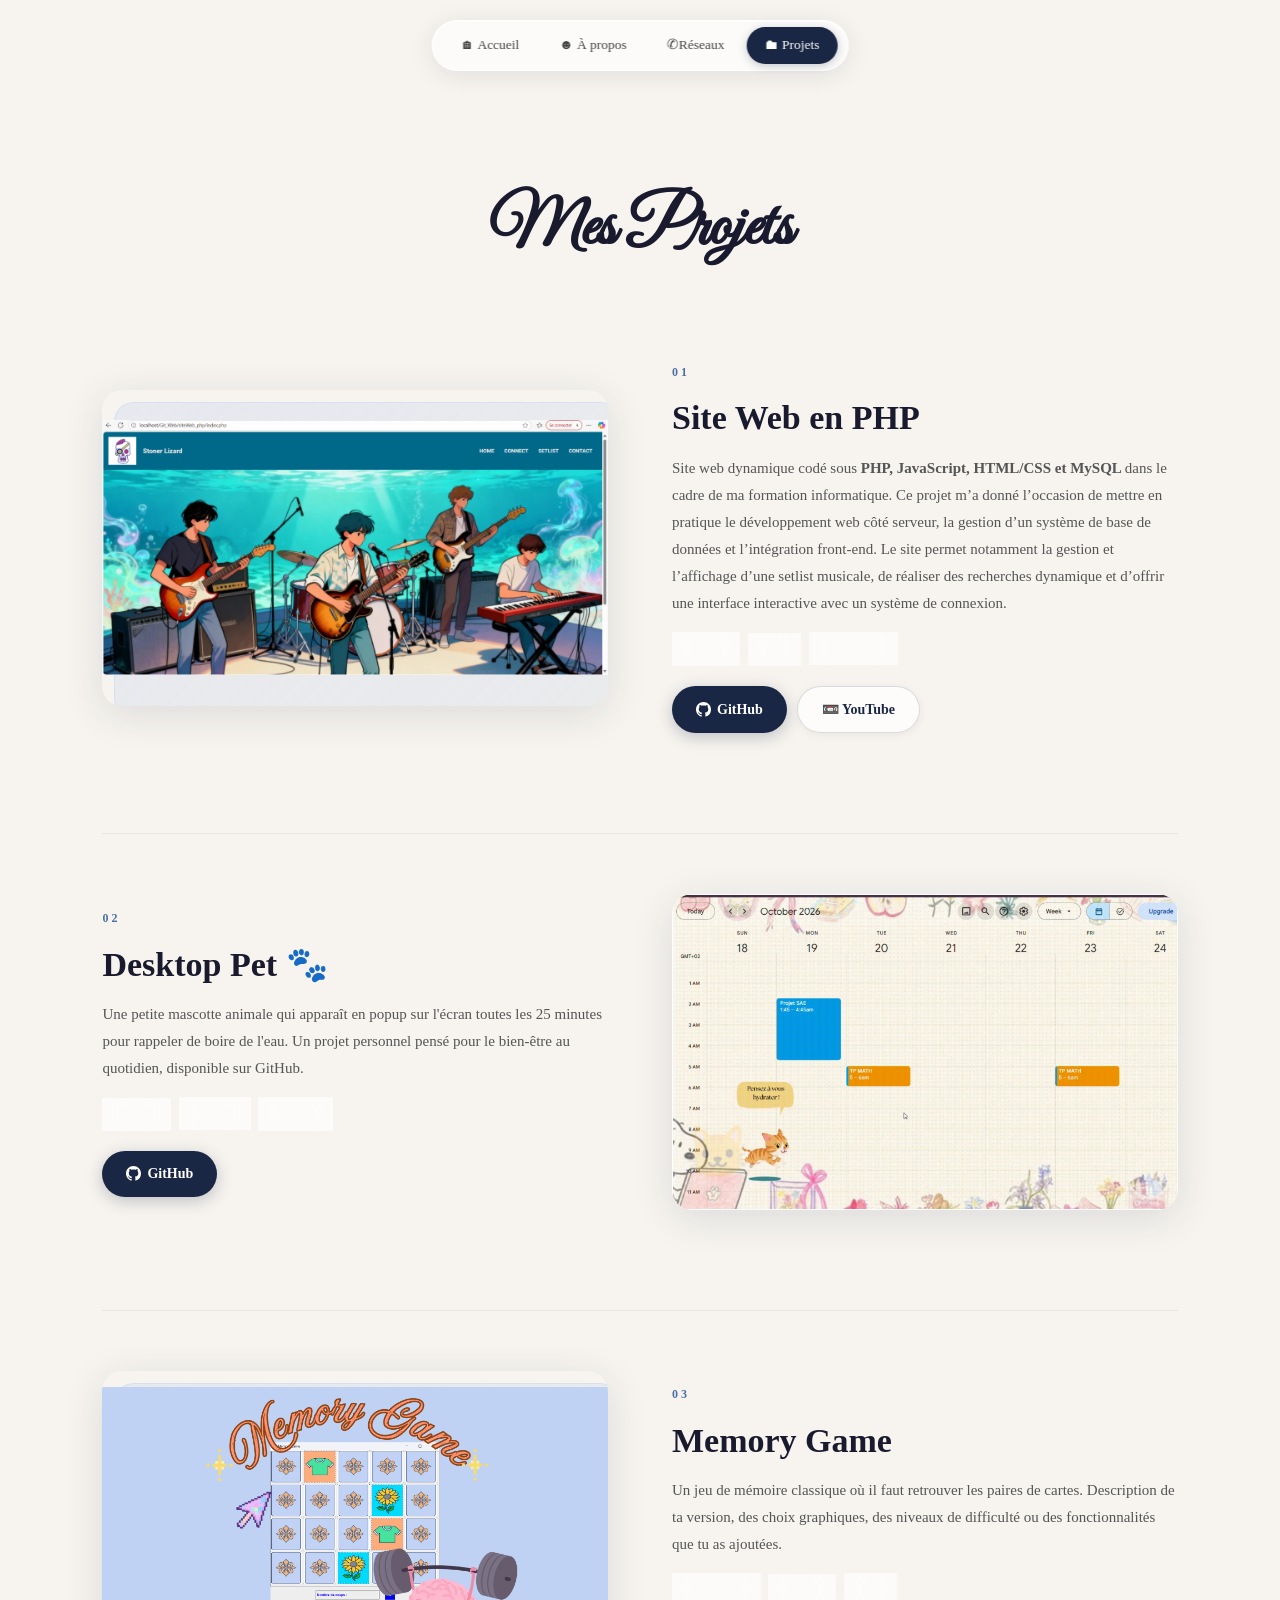
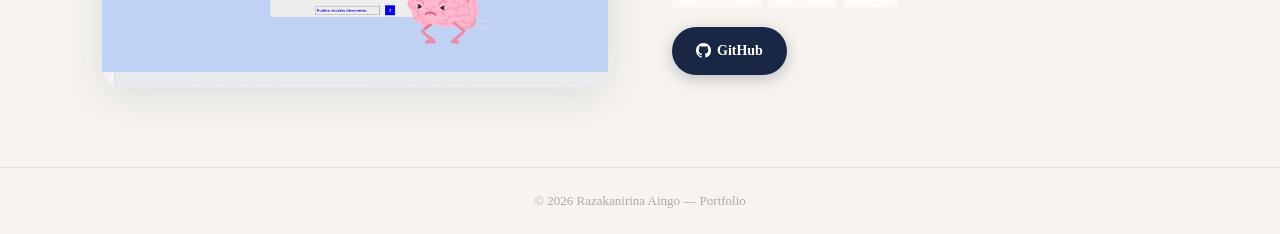
==== projets.html @ 1330f1af "first commit" ====
<!DOCTYPE html>
<html lang="fr">
<head>
  <meta charset="UTF-8" />
  <meta name="viewport" content="width=device-width, initial-scale=1.0" />
  <title>Projets – Razakanirina Aingo</title>
  <link rel="preconnect" href="https://fonts.googleapis.com" />
  <link rel="preconnect" href="https://fonts.gstatic.com" crossorigin />
  <link href="https://fonts.googleapis.com/css2?family=Great+Vibes&family=Inter:wght@300;400;500;600;700;800&display=swap" rel="stylesheet" />
  <link rel="stylesheet" href="./style.css" />
  <link rel="stylesheet" href="./projets.css" />
</head>
<body>

  <!-- ======= NAVBAR pill centrée (identique à index.html) ======= -->
  <header class="navbar" id="navbar">
    <nav class="nav-pill">
      <a href="index.html"        class="nav-link">🏠︎ Accueil</a>
      <a href="index.html#presentation" class="nav-link">☻ À propos</a>
      <a href="index.html#reseaux" class="nav-link">✆Réseaux</a>
      <a href="projets.html"      class="nav-link active">🖿 Projets</a>
    </nav>
  </header>

  <!-- ======= HERO PAGE PROJETS ======= -->
  <section class="page-hero">
    <div class="page-hero-content reveal-hero">
      <h1 class="page-hero-title">Mes <span class="gradient-text">Projets</span></h1>
    </div>
  </section>

  <!-- ======= PROJETS ======= -->
  <main class="projets-main">

    <!-- ── PROJET 1 : Site web ── -->
    <article class="projet reveal" data-direction="left">
      <div class="projet-media">
        <div class="projet-img-wrap">
          <img src="./assets/images/site_web_php.png" alt="Capture d'écran du site web PHP" />
          <div class="projet-img-decoration"></div>
        </div> 
      </div>

      <div class="projet-content">
        <span class="projet-number">01</span>
        <h2 class="projet-title">Site Web en PHP</h2>
        <p class="projet-desc">
          Site web dynamique codé sous <b> PHP, JavaScript, HTML/CSS et MySQL </b> dans le cadre de ma formation informatique. Ce projet m’a donné l’occasion de mettre en pratique le </b>développement web côté serveur</b>, la gestion d’un système de base de données et l’intégration front-end.
          Le site permet notamment la gestion et l’affichage d’une setlist musicale, de réaliser des recherches dynamique et d’offrir une interface interactive avec un système de connexion.
        </p>
        <div class="projet-tags">
          <span class="tag">HTML</span>
          <span class="tag">CSS</span>
          <span class="tag">JavaScript</span>
        </div>
        <div class="projet-links">
          <a href="https://github.com/Razaka153-Nirina/Site-web-en-PHP" class="btn btn-primary" target="_blank" rel="noopener">
            <svg viewBox="0 0 24 24" fill="currentColor" width="15" height="15"><path d="M12 0C5.37 0 0 5.37 0 12c0 5.31 3.435 9.795 8.205 11.385.6.105.825-.255.825-.57 0-.285-.015-1.23-.015-2.235-3.015.555-3.795-.735-4.035-1.41-.135-.345-.72-1.41-1.23-1.695-.42-.225-1.02-.78-.015-.795.945-.015 1.62.87 1.845 1.23 1.08 1.815 2.805 1.305 3.495.99.105-.78.42-1.305.765-1.605-2.67-.3-5.46-1.335-5.46-5.925 0-1.305.465-2.385 1.23-3.225-.12-.3-.54-1.53.12-3.18 0 0 1.005-.315 3.3 1.23.96-.27 1.98-.405 3-.405s2.04.135 3 .405c2.295-1.56 3.3-1.23 3.3-1.23.66 1.65.24 2.88.12 3.18.765.84 1.23 1.905 1.23 3.225 0 4.605-2.805 5.625-5.475 5.925.435.375.81 1.095.81 2.22 0 1.605-.015 2.895-.015 3.3 0 .315.225.69.825.57A12.02 12.02 0 0 0 24 12c0-6.63-5.37-12-12-12z"/></svg>
            GitHub
          </a>
          <a href="https://www.youtube.com/watch?v=b3KhKXEQK7A" class="btn btn-secondary" target="_blank" rel="noopener">📼 YouTube </a>
        </div>
      </div>
    </article>

    <!-- ── PROJET 2 : Desktop Pet ── -->
    <article class="projet reveal" data-direction="right">
      <div class="projet-content">
        <span class="projet-number">02</span>
        <h2 class="projet-title">Desktop Pet 🐾</h2>
        <p class="projet-desc">
          Une petite mascotte animale qui apparaît en popup sur l'écran toutes les 25 minutes pour rappeler de boire de l'eau.
          Un projet personnel pensé pour le bien-être au quotidien, disponible sur GitHub.
        </p>
        <div class="projet-tags">
          <span class="tag">Python</span>
          <span class="tag">Tkinter</span>
          <span class="tag">Desktop</span>
        </div>
        <div class="projet-links">
          <a href="https://github.com/Razaka153-Nirina/PopUpPet" class="btn btn-primary" target="_blank" rel="noopener">
            <svg viewBox="0 0 24 24" fill="currentColor" width="15" height="15"><path d="M12 0C5.37 0 0 5.37 0 12c0 5.31 3.435 9.795 8.205 11.385.6.105.825-.255.825-.57 0-.285-.015-1.23-.015-2.235-3.015.555-3.795-.735-4.035-1.41-.135-.345-.72-1.41-1.23-1.695-.42-.225-1.02-.78-.015-.795.945-.015 1.62.87 1.845 1.23 1.08 1.815 2.805 1.305 3.495.99.105-.78.42-1.305.765-1.605-2.67-.3-5.46-1.335-5.46-5.925 0-1.305.465-2.385 1.23-3.225-.12-.3-.54-1.53.12-3.18 0 0 1.005-.315 3.3 1.23.96-.27 1.98-.405 3-.405s2.04.135 3 .405c2.295-1.56 3.3-1.23 3.3-1.23.66 1.65.24 2.88.12 3.18.765.84 1.23 1.905 1.23 3.225 0 4.605-2.805 5.625-5.475 5.925.435.375.81 1.095.81 2.22 0 1.605-.015 2.895-.015 3.3 0 .315.225.69.825.57A12.02 12.02 0 0 0 24 12c0-6.63-5.37-12-12-12z"/></svg>
            GitHub
          </a>
        </div>
      </div>

      <div class="projet-media">
        <div class="projet-img-wrap">
          <div class="projet-placeholder" data-emoji="🐱">
            <img src="./assets/images/pop_up_pet_gif.gif" alt="Mascotte de bureau desktop pet" />
          </div>
          <div class="projet-img-decoration"></div>
        </div>
      </div>
    </article>

    <!-- ── PROJET 3 : Memory Game ── -->
    <article class="projet reveal" data-direction="left">
      <div class="projet-media">
        <div class="projet-img-wrap">
          <img src="./assets/images/memory_game.png" alt="Capture d'écran du jeu Memory" />
          <div class="projet-img-decoration"></div>
        </div>
      </div>

      <div class="projet-content">
        <span class="projet-number">03</span>
        <h2 class="projet-title">Memory Game</h2>
        <p class="projet-desc">
          Un jeu de mémoire classique où il faut retrouver les paires de cartes. Description de ta version, des choix graphiques,
          des niveaux de difficulté ou des fonctionnalités que tu as ajoutées.
        </p>
        <div class="projet-tags">
          <span class="tag">JavaScript</span>
          <span class="tag">HTML</span>
          <span class="tag">CSS</span>
        </div>
        <div class="projet-links">
          <a href="https://github.com/Razaka153-Nirina/MemoryGame" class="btn btn-primary" target="_blank" rel="noopener">
            <svg viewBox="0 0 24 24" fill="currentColor" width="15" height="15"><path d="M12 0C5.37 0 0 5.37 0 12c0 5.31 3.435 9.795 8.205 11.385.6.105.825-.255.825-.57 0-.285-.015-1.23-.015-2.235-3.015.555-3.795-.735-4.035-1.41-.135-.345-.72-1.41-1.23-1.695-.42-.225-1.02-.78-.015-.795.945-.015 1.62.87 1.845 1.23 1.08 1.815 2.805 1.305 3.495.99.105-.78.42-1.305.765-1.605-2.67-.3-5.46-1.335-5.46-5.925 0-1.305.465-2.385 1.23-3.225-.12-.3-.54-1.53.12-3.18 0 0 1.005-.315 3.3 1.23.96-.27 1.98-.405 3-.405s2.04.135 3 .405c2.295-1.56 3.3-1.23 3.3-1.23.66 1.65.24 2.88.12 3.18.765.84 1.23 1.905 1.23 3.225 0 4.605-2.805 5.625-5.475 5.925.435.375.81 1.095.81 2.22 0 1.605-.015 2.895-.015 3.3 0 .315.225.69.825.57A12.02 12.02 0 0 0 24 12c0-6.63-5.37-12-12-12z"/></svg>
            GitHub
          </a>
          <a href="https://www.youtube.com/watch?v=KdVxU89T2WQ" class="btn btn-secondary" target="_blank" rel="noopener">Youtube</a>
        </div>
      </div>
    </article>

  </main>

  <!-- ======= FOOTER ======= -->
  <footer class="footer">
    <div class="footer-inner">
      <p>&copy; 2026 Razakanirina Aingo — Portfolio</p>
    </div>
  </footer>

  <script src="./main.js"></script>
</body>
</html>
---- style.css ----
/* =============================================
   RESET & BASE
   ============================================= */
*, *::before, *::after { box-sizing: border-box; margin: 0; padding: 0; }

html { scroll-behavior: smooth; }

body {
  font-family: 'Times New Roman', Times, serif;
  background-color: #f7f4ef;
  color: #1a1a2e;
  line-height: 1.7;
  min-height: 100vh;
  overflow-x: hidden;
}

/* =============================================
   NAVBAR — pill centrée glassmorphism
   ============================================= */
.navbar {
  position: fixed;
  top: 20px; left: 50%;
  transform: translateX(-50%);
  z-index: 200;
  animation: nav-appear 0.6s ease 0.2s both;
}

@keyframes nav-appear {
  from { opacity: 0; transform: translateX(-50%) translateY(-12px); }
  to   { opacity: 1; transform: translateX(-50%) translateY(0); }
}

.nav-pill {
  display: flex;
  align-items: center;
  gap: 4px;
  background: rgba(255,255,255,0.65);
  backdrop-filter: blur(16px);
  -webkit-backdrop-filter: blur(16px);
  border: 1px solid rgba(255,255,255,0.8);
  border-radius: 50px;
  padding: 6px 10px;
  box-shadow: 0 4px 24px rgba(26,39,68,0.10),
              0 1px 0 rgba(255,255,255,0.6) inset;
}

.nav-link {
  position: relative;
  color: #444;
  text-decoration: none;
  font-size: 13.5px;
  font-weight: 500;
  padding: 7px 18px;
  border-radius: 40px;
  transition: color 0.2s, background 0.2s;
  white-space: nowrap;
}

.nav-link:hover { color: #1a2744; background: rgba(26,39,68,0.06); }

.nav-link.active {
  background: #1a2744;
  color: #ffffff;
  box-shadow: 0 2px 8px rgba(26,39,68,0.25);
}

/* =============================================
   HERO — deux colonnes
   ============================================= */
.hero {
  position: relative;
  min-height: 100vh;
  display: flex;
  align-items: center;
  justify-content: center;
  gap: 60px;
  padding: 100px 8% 60px;
  z-index: 1;
  overflow: hidden;
}

.hero-particles {
  position: absolute;
  inset: 0;
  pointer-events: none;
  overflow: hidden;
}

.particle {
  position: absolute;
  border-radius: 50%;
  background: rgba(26,39,68,0.05);
  animation: float-p linear infinite;
}

@keyframes float-p {
  0%   { transform: translateY(100vh); opacity: 0; }
  10%  { opacity: 1; }
  90%  { opacity: 1; }
  100% { transform: translateY(-120px); opacity: 0; }
}

/* --- Colonne gauche --- */
.hero-left {
  flex: 1;
  max-width: 560px;
  display: flex;
  flex-direction: column;
  gap: 20px;
  z-index: 1;
}

/* Badge disponible */
.hero-badge {
  display: inline-flex;
  align-items: center;
  gap: 8px;
  background: rgba(255,255,255,0.7);
  backdrop-filter: blur(10px);
  border: 1px solid rgba(255,255,255,0.9);
  border-radius: 40px;
  padding: 6px 16px;
  font-size: 12.5px;
  font-weight: 500;
  color: #2d5a27;
  box-shadow: 0 2px 12px rgba(0,0,0,0.06);
  width: fit-content;
  animation: fade-up 0.7s ease 0.3s both;
}

.badge-dot {
  width: 8px; height: 8px;
  background: #4caf50;
  border-radius: 50%;
  box-shadow: 0 0 0 3px rgba(76,175,80,0.25);
  animation: pulse-dot 2s infinite;
}

@keyframes pulse-dot {
  0%, 100% { box-shadow: 0 0 0 3px rgba(76,175,80,0.25); }
  50%       { box-shadow: 0 0 0 6px rgba(76,175,80,0.1); }
}

/* Grand titre */
.hero-title {
  font-family: 'Genty', 'Great Vibes', 'Times New Roman', Times, serif;
  font-size: clamp(32px, 5vw, 56px);
  font-weight: 700;
  line-height: 1.15;
  color: #1a1a2e;
  animation: fade-up 0.7s ease 0.45s both;
}

.hero-name-highlight {
  background: linear-gradient(135deg, #1a2744 0%, #4a6fa5 100%);
  -webkit-background-clip: text;
  -webkit-text-fill-color: transparent;
  background-clip: text;
}

/* Rôle avec curseur clignotant */
.hero-role {
  font-size: 20px;
  font-weight: 600;
  color: #1a2744;
  animation: fade-up 0.7s ease 0.6s both;
}

.cursor-blink {
  animation: blink 1s step-end infinite;
  color: #4a6fa5;
}

@keyframes blink { 0%,100% { opacity:1; } 50% { opacity:0; } }

/* Description */
.hero-desc {
  font-size: 15px;
  color: #555;
  line-height: 1.75;
  max-width: 480px;
  animation: fade-up 0.7s ease 0.75s both;
}

/* Meta infos */
.hero-meta {
  display: flex;
  gap: 20px;
  flex-wrap: wrap;
  font-size: 13px;
  color: #777;
  animation: fade-up 0.7s ease 0.85s both;
}

/* Boutons */
.hero-actions {
  display: flex;
  gap: 12px;
  flex-wrap: wrap;
  animation: fade-up 0.7s ease 0.95s both;
}

.btn {
  display: inline-flex;
  align-items: center;
  gap: 6px;
  padding: 11px 24px;
  border-radius: 40px;
  font-size: 14px;
  font-weight: 600;
  text-decoration: none;
  transition: transform 0.2s, box-shadow 0.2s;
}

.btn:hover { transform: translateY(-2px); }

.btn-primary {
  background: #1a2744;
  color: #fff;
  box-shadow: 0 4px 16px rgba(26,39,68,0.25);
}

.btn-primary:hover { box-shadow: 0 8px 24px rgba(26,39,68,0.35); }

.btn-secondary {
  background: rgba(255,255,255,0.7);
  backdrop-filter: blur(10px);
  border: 1px solid rgba(26,39,68,0.15);
  color: #1a2744;
  box-shadow: 0 2px 10px rgba(0,0,0,0.06);
}

.btn-secondary:hover { box-shadow: 0 6px 20px rgba(0,0,0,0.1); }

/* Réseaux sociaux */
.hero-socials {
  display: flex;
  align-items: center;
  gap: 12px;
  animation: fade-up 0.7s ease 1.05s both;
}

.socials-label { font-size: 13px; color: #888; }

.social-link {
  display: flex;
  align-items: center;
  justify-content: center;
  width: 36px; height: 36px;
  background: rgba(255,255,255,0.7);
  backdrop-filter: blur(8px);
  border: 1px solid rgba(255,255,255,0.9);
  border-radius: 50%;
  color: #1a2744;
  transition: transform 0.2s, box-shadow 0.2s;
  box-shadow: 0 2px 8px rgba(0,0,0,0.08);
}

.social-link svg { width: 16px; height: 16px; }
.social-link:hover { transform: translateY(-3px); box-shadow: 0 6px 16px rgba(0,0,0,0.14); }

/* --- Colonne droite : illustration --- */
.hero-right {
  flex: 0 0 auto;
  display: flex;
  align-items: center;
  justify-content: center;
  z-index: 1;
  animation: fade-up 0.9s ease 0.5s both;
}

.hero-illustration {
  position: relative;
  width: 340px; height: 400px;
  display: flex;
  align-items: center;
  justify-content: center;
}

.illustration-glow {
  position: absolute;
  inset: -20px;
  background: radial-gradient(circle at center, rgba(200,212,240,0.5) 0%, transparent 70%);
  border-radius: 50%;
  animation: glow-pulse 4s ease-in-out infinite alternate;
}

@keyframes glow-pulse {
  0%   { transform: scale(0.95); opacity: 0.6; }
  100% { transform: scale(1.05); opacity: 1; }
}

.hero-img {
  position: relative;
  width: 100%; height: 100%;
  object-fit: contain;
  z-index: 1;
  filter: drop-shadow(0 20px 40px rgba(26,39,68,0.15));
  animation: float-img 6s ease-in-out infinite alternate;
}

@keyframes float-img {
  0%   { transform: translateY(0); }
  100% { transform: translateY(-14px); }
}

.illustration-fallback {
  display: none;
  width: 220px; height: 220px;
  background: linear-gradient(135deg, #c8d4f0, #a8b8e0);
  border-radius: 50%;
  align-items: center;
  justify-content: center;
  font-size: 72px;
  font-weight: 800;
  color: #1a2744;
  z-index: 1;
}

/* Flèche scroll */
.hero-scroll-cta {
  position: absolute;
  bottom: 28px; left: 50%;
  transform: translateX(-50%);
  font-size: 20px;
  color: #1a2744;
  text-decoration: none;
  opacity: 0;
  animation: scroll-appear 0.6s ease 1.3s forwards,
             bounce 2s 1.9s infinite;
  transition: opacity 0.3s;
}

@keyframes scroll-appear { to { opacity: 0.45; } }
@keyframes bounce {
  0%,100% { transform: translateX(-50%) translateY(0); }
  50%      { transform: translateX(-50%) translateY(8px); }
}

/* =============================================
   ANIMATION GÉNÉRIQUE
   ============================================= */
@keyframes fade-up {
  from { opacity: 0; transform: translateY(24px); }
  to   { opacity: 1; transform: translateY(0); }
}

/* =============================================
   GLASSMORPHISM utility
   ============================================= */
.glass {
  background: rgba(255,255,255,0.55);
  backdrop-filter: blur(14px);
  -webkit-backdrop-filter: blur(14px);
  border: 1px solid rgba(255,255,255,0.75);
  box-shadow: 0 4px 24px rgba(26,39,68,0.07),
              0 1px 0 rgba(255,255,255,0.5) inset;
}

/* =============================================
   SECTION PRÉSENTATION
   ============================================= */
.section-presentation {
  position: relative;
  z-index: 1;
  padding: 80px 8%;
  min-height: 60vh;
  display: flex;
  align-items: flex-start;
  justify-content: center;
}

.section-inner {
  max-width: 900px;
  width: 100%;
}

/* Révélation scroll */
.reveal {
  opacity: 0;
  transform: translateY(36px);
  transition: opacity 0.75s cubic-bezier(0.22,1,0.36,1),
              transform 0.75s cubic-bezier(0.22,1,0.36,1);
}

.reveal.visible { opacity: 1; transform: translateY(0); }

.section-title {
  font-family: 'Great Vibes', cursive;
  font-size: 52px;
  color: #1a2744;
  margin-bottom: 36px;
}

/* Grille de 3 cartes */
.about-grid {
  display: grid;
  grid-template-columns: repeat(3, 1fr);
  gap: 20px;
  margin-bottom: 28px;
}

.about-card {
  border-radius: 18px;
  padding: 28px 24px;
  transition: transform 0.25s, box-shadow 0.25s;
}

.about-card:hover {
  transform: translateY(-4px);
  box-shadow: 0 12px 32px rgba(26,39,68,0.12);
}

.about-card-icon { font-size: 28px; margin-bottom: 10px; }
.about-card h3 { font-size: 15px; font-weight: 700; margin-bottom: 8px; color: #1a2744; }
.about-card p  { font-size: 13.5px; color: #555; line-height: 1.65; }

/* Texte long */
.about-text {
  border-radius: 18px;
  padding: 32px 36px;
}

.about-text p {
  font-size: 15px;
  color: #444;
  line-height: 1.8;
  margin-bottom: 14px;
}

.about-text p:last-child { margin-bottom: 0; }

/* =============================================
   SECTION RÉSEAUX
   ============================================= */
.section-reseaux {
  position: relative;
  z-index: 1;
  padding: 80px 8% 60px;
  display: flex;
  justify-content: center;
}

.reseaux-inner {
  max-width: 700px;
  width: 100%;
  text-align: center;
}

.reseaux-subtitle {
  font-size: 15px;
  color: #666;
  margin-bottom: 40px;
  margin-top: -16px;
}

.reseaux-grid {
  display: flex;
  flex-direction: column;
  gap: 16px;
  margin-bottom: 36px;
}

/* Carte réseau */
.reseau-card {
  display: flex;
  align-items: center;
  gap: 20px;
  padding: 22px 28px;
  border-radius: 18px;
  text-decoration: none;
  color: #1a1a2e;
  transition: transform 0.25s cubic-bezier(0.22,1,0.36,1),
              box-shadow 0.25s ease;
}

.reseau-card:hover {
  transform: translateY(-4px) translateX(4px);
  box-shadow: 0 16px 40px rgba(26,39,68,0.13);
}

.reseau-card:hover .reseau-arrow {
  transform: translateX(5px);
  opacity: 1;
}

/* Icône réseau */
.reseau-icon {
  flex-shrink: 0;
  width: 50px; height: 50px;
  border-radius: 14px;
  background: #1a2744;
  display: flex;
  align-items: center;
  justify-content: center;
  color: #fff;
}

.reseau-icon svg { width: 24px; height: 24px; }

.reseau-icon--linkedin { background: #0077b5; }

/* Texte */
.reseau-info {
  flex: 1;
  text-align: left;
  display: flex;
  flex-direction: column;
  gap: 3px;
}

.reseau-name {
  font-size: 15px;
  font-weight: 700;
  color: #1a1a2e;
}

.reseau-desc {
  font-size: 13px;
  color: #888;
}

/* Flèche */
.reseau-arrow {
  font-size: 18px;
  color: #1a2744;
  opacity: 0.35;
  transition: transform 0.25s ease, opacity 0.25s ease;
}

/* Email de contact */
.reseaux-contact {
  font-size: 14px;
  color: #777;
}

.reseaux-email {
  color: #1a2744;
  font-weight: 600;
  text-decoration: none;
  border-bottom: 1.5px solid rgba(26,39,68,0.25);
  padding-bottom: 1px;
  transition: border-color 0.2s, color 0.2s;
}

.reseaux-email:hover {
  color: #4a6fa5;
  border-color: #4a6fa5;
}

/* =============================================
   FOOTER MIS À JOUR
   ============================================= */
.footer {
  position: relative;
  z-index: 1;
  padding: 22px 8%;
  border-top: 1px solid rgba(26,39,68,0.08);
}

.footer-inner {
  display: flex;
  align-items: center;
  justify-content: center;
  gap: 12px;
  flex-wrap: wrap;
  font-size: 13px;
  color: #aaa;
}

.footer-name { font-weight: 600; color: #666; }

.footer-sep { opacity: 0.4; }

.footer-socials {
  display: flex;
  gap: 8px;
}

.footer-social-link {
  display: flex;
  align-items: center;
  justify-content: center;
  width: 28px; height: 28px;
  border-radius: 50%;
  background: rgba(26,39,68,0.07);
  color: #555;
  transition: background 0.2s, color 0.2s, transform 0.2s;
  cursor: none;
}

.footer-social-link svg { width: 13px; height: 13px; }

.footer-social-link:hover {
  background: #1a2744;
  color: #fff;
  transform: translateY(-2px);
}

/* Responsive réseaux */
@media (max-width: 768px) {
  .section-reseaux { padding: 60px 6% 40px; }
  .reseau-card { padding: 18px 20px; gap: 14px; }
  .footer-inner { gap: 8px; }
}


/* =============================================
   RESPONSIVE MOBILE
   ============================================= */
@media (max-width: 768px) {
  .navbar { top: 12px; width: 95%; }
  .nav-pill { gap: 2px; padding: 4px 8px; }
  .nav-link { font-size: 12px; padding: 6px 10px; }

  .hero {
    flex-direction: column-reverse;
    padding: 120px 6% 60px;
    gap: 32px;
    text-align: center;
  }

  .hero-badge, .hero-meta, .hero-socials { justify-content: center; }
  .hero-actions { justify-content: center; }

  .hero-illustration { width: 240px; height: 280px; }

  .about-grid { grid-template-columns: 1fr; }

  .section-presentation { padding: 60px 6%; }
  .about-text { padding: 24px 20px; }
}

@media (prefers-reduced-motion: reduce) {
  *, *::before, *::after { animation: none !important; transition: none !important; }
  .reveal { opacity: 1; transform: none; }
}
---- projets.css ----
/* =============================================
   PAGE HERO — Projets
   ============================================= */
.page-hero {
  position: relative;
  z-index: 1;
  min-height: 38vh;
  display: flex;
  align-items: flex-end;
  justify-content: center;
  padding: 120px 8% 56px;
  text-align: center;
}

.page-hero-content {
  max-width: 640px;
}

.reveal-hero {
  opacity: 0;
  transform: translateY(24px);
  animation: fade-up 0.8s cubic-bezier(0.22,1,0.36,1) 0.1s forwards;
}

.page-hero-title {
  font-family: 'Genty', 'Great Vibes', 'Times New Roman', Times, serif;
  font-size: clamp(40px, 6vw, 68px);
  font-weight: 700;              /* Great Vibes est déjà cursive, 800 l'épaissit trop */
  line-height: 1.15;
  color: #1a1a2e;
  margin-bottom: 18px;
}


/* =============================================
   PROJETS — layout alterné
   ============================================= */
.projets-main {
  position: relative;
  z-index: 1;
  padding: 20px 8% 80px;
  display: flex;
  flex-direction: column;
  gap: 100px;
}

/* Article projet = deux colonnes */
.projet {
  display: grid;
  grid-template-columns: 1fr 1fr;
  gap: 64px;
  align-items: center;
  opacity: 0;
  transition: opacity 0.75s cubic-bezier(0.22,1,0.36,1),
              transform 0.75s cubic-bezier(0.22,1,0.36,1);
}

/* Direction d'entrée */
.projet[data-direction="left"]  { transform: translateX(-40px); }
.projet[data-direction="right"] { transform: translateX(40px); }

.projet.visible {
  opacity: 1;
  transform: translateX(0);
}

/* ── Média (image) ── */
.projet-media { position: relative; }

.projet-img-wrap {
  position: relative;
  border-radius: 20px;
  overflow: hidden;
  aspect-ratio: 16 / 10;
  box-shadow: 0 8px 40px rgba(26,39,68,0.12);
  transition: transform 0.4s cubic-bezier(0.22,1,0.36,1),
              box-shadow 0.4s ease;
}

.projet-img-wrap:hover {
  transform: translateY(-6px) scale(1.01);
  box-shadow: 0 20px 60px rgba(26,39,68,0.18);
}

.projet-img-wrap img {
  width: 100%; height: 100%;
  object-fit: contain;   /* ← affiche TOUTE l'image */
  display: block;
}

/* Placeholder (tant qu'il n'y a pas d'image) */
.projet-placeholder {
  position: relative;
  width: 100%; height: 100%;
  min-height: 240px;
  background: rgba(255,255,255,0.55);
  backdrop-filter: blur(14px);
  -webkit-backdrop-filter: blur(14px);
  border: 1px solid rgba(255,255,255,0.75);
  display: flex;
  align-items: center;
  justify-content: center;
  overflow: hidden;
  color: #999;
  font-size: 13px;
}

.projet-placeholder img {
  width: 100%;
  height: 100%;
  object-fit: cover;
  display: block;
}

.projet-placeholder::before {
  content: attr(data-emoji);
  position: absolute;
  inset: auto auto 12px 12px;
  font-size: 52px;
  opacity: 0.18;
  z-index: 1;
}

.projet-placeholder small {
  font-size: 11px;
  opacity: 0.6;
  font-family: monospace;
}

/* Décoration derrière l'image */
.projet-img-decoration {
  position: absolute;
  inset: 12px -12px -12px 12px;
  border-radius: 20px;
  background: linear-gradient(135deg, rgba(200,212,240,0.35), rgba(180,200,230,0.2));
  border: 1px solid rgba(200,212,240,0.5);
  z-index: -1;
}

/* ── Contenu (texte) ── */
.projet-content {
  display: flex;
  flex-direction: column;
  gap: 16px;
}

.projet-number {
  font-size: 12px;
  font-weight: 700;
  letter-spacing: 3px;
  color: #4a6fa5;
  text-transform: uppercase;
}

.projet-title {
  font-size: clamp(24px, 3vw, 34px);
  font-weight: 800;
  color: #1a1a2e;
  line-height: 1.2;
}

.projet-desc {
  font-size: 15px;
  color: #555;
  line-height: 1.8;
}

/* Tags techs */
.projet-tags {
  display: flex;
  flex-wrap: wrap;
  gap: 8px;
}

.tag {
  display: inline-block;
  padding: 5px 14px;
  border-radius: 40px;
  font-size: 12px;
  font-weight: 600;
  background: rgba(255,255,255,0.65);
  backdrop-filter: blur(10px);
  border: 1px solid rgba(26,39,68,0.12);
  color: #1a2744;
  letter-spacing: 0.3px;
}

/* Boutons */
.projet-links {
  display: flex;
  gap: 10px;
  flex-wrap: wrap;
  margin-top: 4px;
}

/* =============================================
   SÉPARATEUR entre projets
   ============================================= */
.projet + .projet {
  padding-top: 60px;
  border-top: 1px solid rgba(26,39,68,0.07);
}

/* =============================================
   RESPONSIVE
   ============================================= */
@media (max-width: 860px) {
  .projet {
    grid-template-columns: 1fr;
    gap: 32px;
  }

  /* Sur mobile on remet toujours l'image en premier */
  .projet[data-direction="right"] .projet-media {
    order: -1;
  }

  .projets-main { gap: 64px; padding: 20px 6% 60px; }

  .page-hero { padding: 110px 6% 44px; }
}
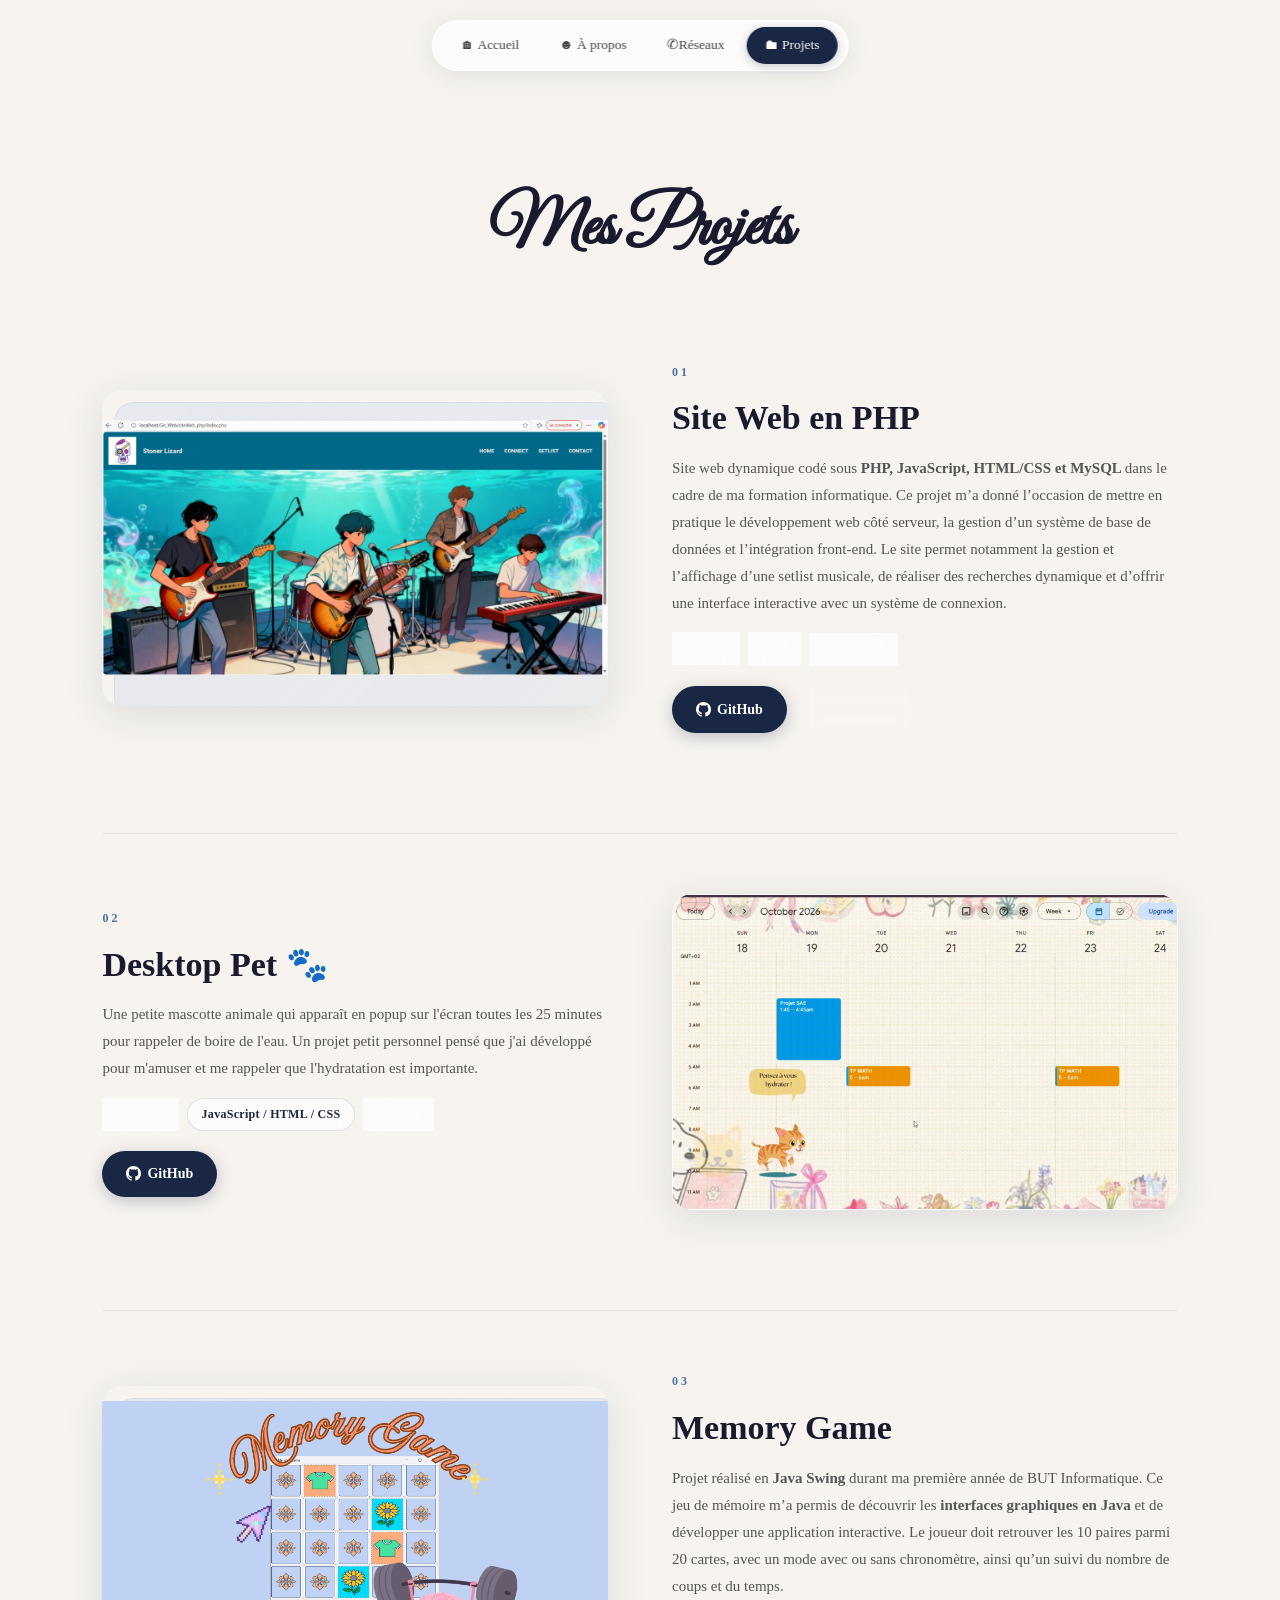
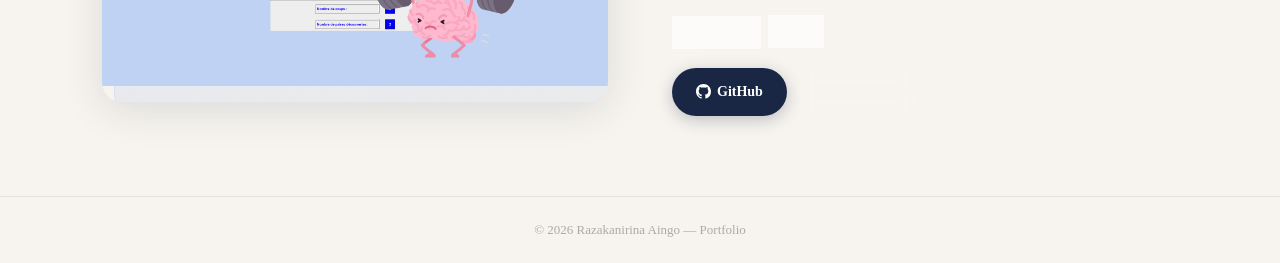
==== commit 23760279: "description sur les projets" ====
--- a/projets.html
+++ b/projets.html
@@ -58,7 +58,10 @@
             <svg viewBox="0 0 24 24" fill="currentColor" width="15" height="15"><path d="M12 0C5.37 0 0 5.37 0 12c0 5.31 3.435 9.795 8.205 11.385.6.105.825-.255.825-.57 0-.285-.015-1.23-.015-2.235-3.015.555-3.795-.735-4.035-1.41-.135-.345-.72-1.41-1.23-1.695-.42-.225-1.02-.78-.015-.795.945-.015 1.62.87 1.845 1.23 1.08 1.815 2.805 1.305 3.495.99.105-.78.42-1.305.765-1.605-2.67-.3-5.46-1.335-5.46-5.925 0-1.305.465-2.385 1.23-3.225-.12-.3-.54-1.53.12-3.18 0 0 1.005-.315 3.3 1.23.96-.27 1.98-.405 3-.405s2.04.135 3 .405c2.295-1.56 3.3-1.23 3.3-1.23.66 1.65.24 2.88.12 3.18.765.84 1.23 1.905 1.23 3.225 0 4.605-2.805 5.625-5.475 5.925.435.375.81 1.095.81 2.22 0 1.605-.015 2.895-.015 3.3 0 .315.225.69.825.57A12.02 12.02 0 0 0 24 12c0-6.63-5.37-12-12-12z"/></svg>
             GitHub
           </a>
-          <a href="https://www.youtube.com/watch?v=b3KhKXEQK7A" class="btn btn-secondary" target="_blank" rel="noopener">📼 YouTube </a>
+          <a href="https://www.youtube.com/watch?v=b3KhKXEQK7A" class="btn btn-secondary" target="_blank" rel="noopener">
+            <svg viewBox="0 0 24 24" fill="currentColor" width="15" height="15"><path d="M23.498 6.186a3.016 3.016 0 0 0-2.122-2.135C19.505 3.5 12 3.5 12 3.5s-7.505 0-9.376.551A3.016 3.016 0 0 0 .502 6.186 31.35 31.35 0 0 0 0 12a31.35 31.35 0 0 0 .502 5.814 3.016 3.016 0 0 0 2.122 2.135C4.495 20.5 12 20.5 12 20.5s7.505 0 9.376-.551a3.016 3.016 0 0 0 2.122-2.135A31.35 31.35 0 0 0 24 12a31.35 31.35 0 0 0-.502-5.814zM9.545 15.568V8.432L15.818 12l-6.273 3.568z"/></svg>
+            YouTube
+          </a>
         </div>
       </div>
     </article>
@@ -70,12 +73,11 @@
         <h2 class="projet-title">Desktop Pet 🐾</h2>
         <p class="projet-desc">
           Une petite mascotte animale qui apparaît en popup sur l'écran toutes les 25 minutes pour rappeler de boire de l'eau.
-          Un projet personnel pensé pour le bien-être au quotidien, disponible sur GitHub.
-        </p>
+          Un projet petit personnel pensé que j'ai développé pour m'amuser et me rappeler que l'hydratation est importante. </p>
         <div class="projet-tags">
-          <span class="tag">Python</span>
-          <span class="tag">Tkinter</span>
-          <span class="tag">Desktop</span>
+          <span class="tag">Electron</span>
+          <span class="tag">JavaScript / HTML / CSS</span>
+          <span class="tag">Node.js</span>
         </div>
         <div class="projet-links">
           <a href="https://github.com/Razaka153-Nirina/PopUpPet" class="btn btn-primary" target="_blank" rel="noopener">
@@ -108,20 +110,22 @@
         <span class="projet-number">03</span>
         <h2 class="projet-title">Memory Game</h2>
         <p class="projet-desc">
-          Un jeu de mémoire classique où il faut retrouver les paires de cartes. Description de ta version, des choix graphiques,
-          des niveaux de difficulté ou des fonctionnalités que tu as ajoutées.
+          Projet réalisé en <b>Java Swing</b> durant ma première année de BUT Informatique. Ce jeu de mémoire m’a permis de découvrir les <b>interfaces graphiques en Java</b> et de développer une application interactive. Le joueur doit retrouver les 10 paires parmi 20 cartes, avec un mode avec ou sans chronomètre, ainsi qu’un suivi du nombre de coups et du temps.
+
         </p>
         <div class="projet-tags">
-          <span class="tag">JavaScript</span>
-          <span class="tag">HTML</span>
-          <span class="tag">CSS</span>
+          <span class="tag">JavaSwing</span>
+          <span class="tag">Java</span>
         </div>
         <div class="projet-links">
           <a href="https://github.com/Razaka153-Nirina/MemoryGame" class="btn btn-primary" target="_blank" rel="noopener">
             <svg viewBox="0 0 24 24" fill="currentColor" width="15" height="15"><path d="M12 0C5.37 0 0 5.37 0 12c0 5.31 3.435 9.795 8.205 11.385.6.105.825-.255.825-.57 0-.285-.015-1.23-.015-2.235-3.015.555-3.795-.735-4.035-1.41-.135-.345-.72-1.41-1.23-1.695-.42-.225-1.02-.78-.015-.795.945-.015 1.62.87 1.845 1.23 1.08 1.815 2.805 1.305 3.495.99.105-.78.42-1.305.765-1.605-2.67-.3-5.46-1.335-5.46-5.925 0-1.305.465-2.385 1.23-3.225-.12-.3-.54-1.53.12-3.18 0 0 1.005-.315 3.3 1.23.96-.27 1.98-.405 3-.405s2.04.135 3 .405c2.295-1.56 3.3-1.23 3.3-1.23.66 1.65.24 2.88.12 3.18.765.84 1.23 1.905 1.23 3.225 0 4.605-2.805 5.625-5.475 5.925.435.375.81 1.095.81 2.22 0 1.605-.015 2.895-.015 3.3 0 .315.225.69.825.57A12.02 12.02 0 0 0 24 12c0-6.63-5.37-12-12-12z"/></svg>
             GitHub
           </a>
-          <a href="https://www.youtube.com/watch?v=KdVxU89T2WQ" class="btn btn-secondary" target="_blank" rel="noopener">Youtube</a>
+          <a href="https://www.youtube.com/watch?v=KdVxU89T2WQ" class="btn btn-secondary" target="_blank" rel="noopener">
+            <svg viewBox="0 0 24 24" fill="currentColor" width="15" height="15"><path d="M23.498 6.186a3.016 3.016 0 0 0-2.122-2.135C19.505 3.5 12 3.5 12 3.5s-7.505 0-9.376.551A3.016 3.016 0 0 0 .502 6.186 31.35 31.35 0 0 0 0 12a31.35 31.35 0 0 0 .502 5.814 3.016 3.016 0 0 0 2.122 2.135C4.495 20.5 12 20.5 12 20.5s7.505 0 9.376-.551a3.016 3.016 0 0 0 2.122-2.135A31.35 31.35 0 0 0 24 12a31.35 31.35 0 0 0-.502-5.814zM9.545 15.568V8.432L15.818 12l-6.273 3.568z"/></svg>
+            YouTube
+          </a>
         </div>
       </div>
     </article>
--- a/style.css
+++ b/style.css
@@ -499,6 +499,7 @@
 .reseau-icon svg { width: 24px; height: 24px; }
 
 .reseau-icon--linkedin { background: #0077b5; }
+.reseau-icon--youtube { background: #ff0000; }
 
 /* Texte */
 .reseau-info {
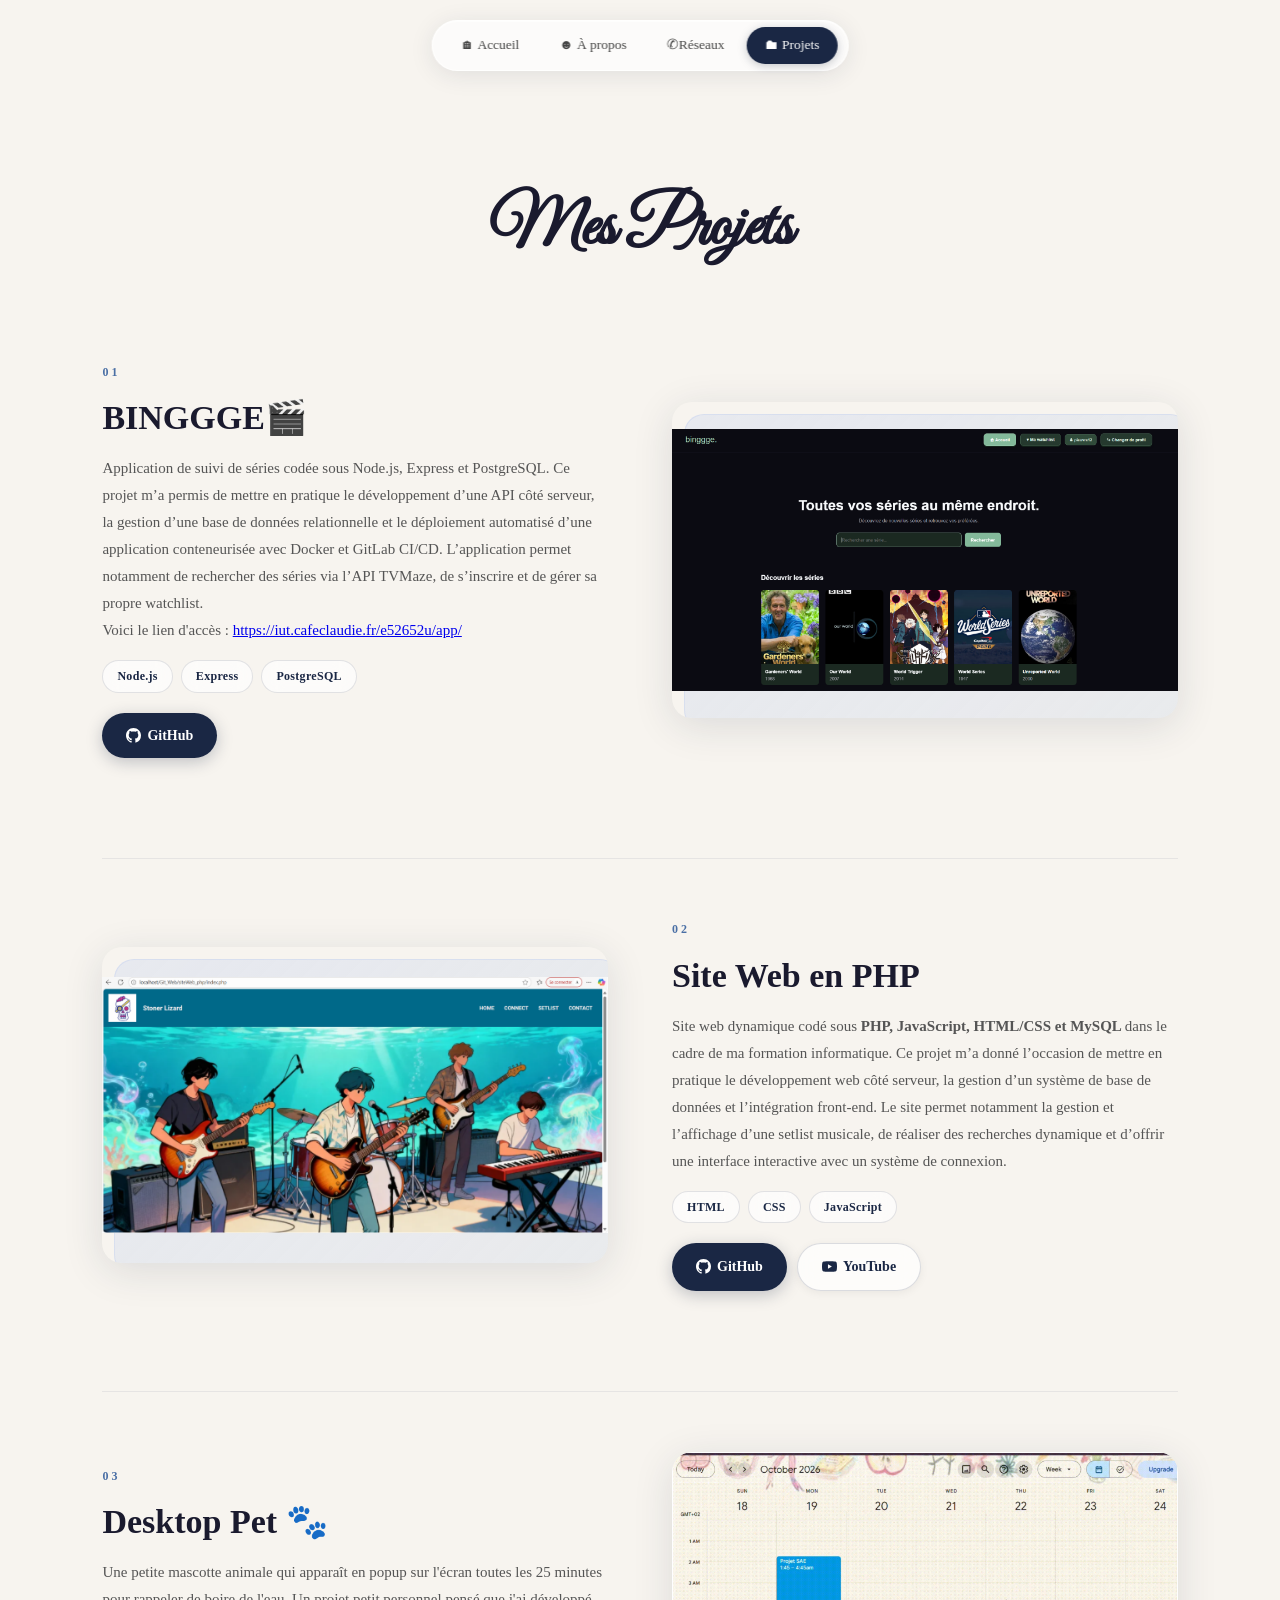
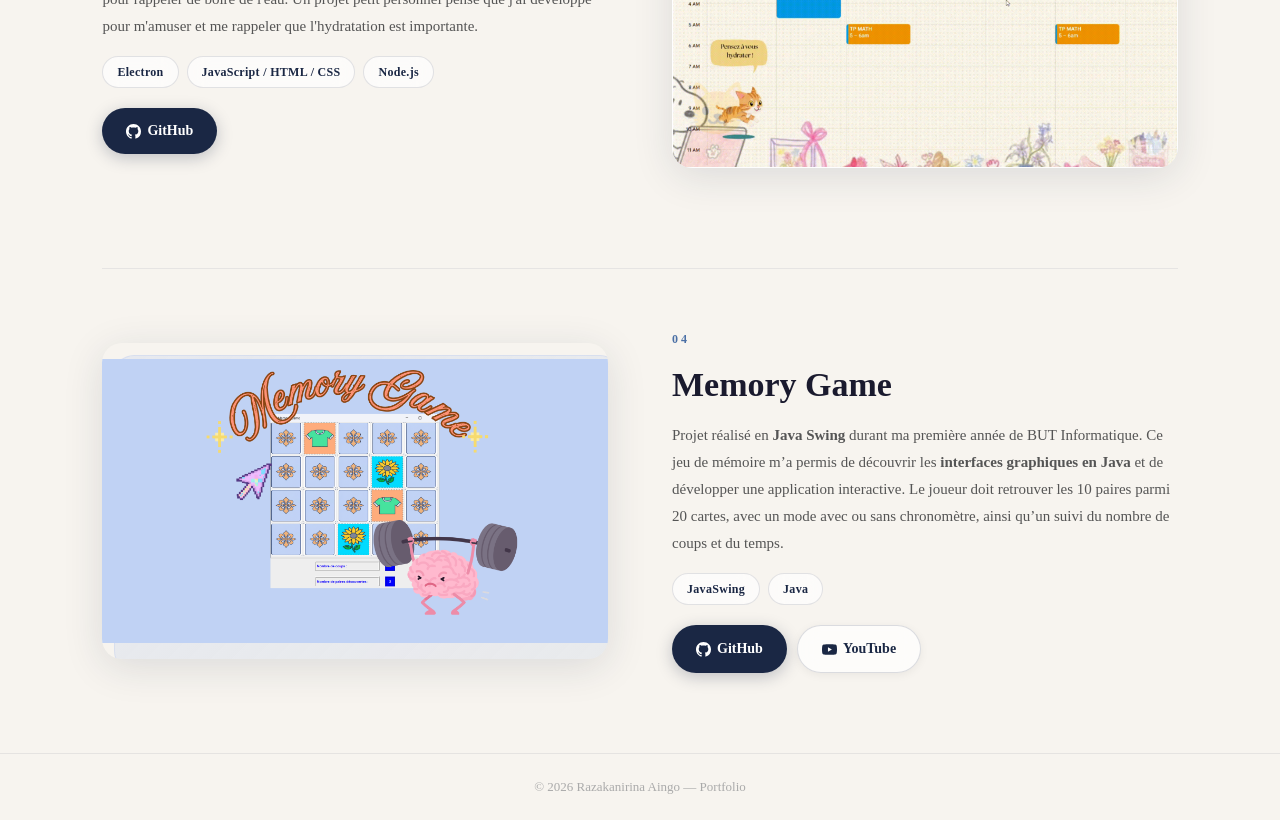
==== commit ab70a454: "mis à jour des projets" ====
--- a/projets.html
+++ b/projets.html
@@ -32,7 +32,43 @@
   <!-- ======= PROJETS ======= -->
   <main class="projets-main">
 
-    <!-- ── PROJET 1 : Site web ── -->
+        <!-- ── PROJET 1 : BINGGGE ── -->
+    <article class="projet reveal" data-direction="right">
+
+      <div class="projet-content">
+        <span class="projet-number">01</span>
+        <h2 class="projet-title">BINGGGE🎬</h2>
+        <p class="projet-desc">
+          Application de suivi de séries codée sous Node.js, Express et PostgreSQL. Ce projet m’a permis de mettre en 
+          pratique le développement d’une API côté serveur, la gestion d’une base de données 
+          relationnelle et le déploiement automatisé d’une application conteneurisée avec Docker 
+          et GitLab CI/CD. L’application permet notamment de rechercher des séries via l’API TVMaze, 
+          de s’inscrire et de gérer sa propre watchlist.
+          <br> Voici le lien d'accès : <a href="https://iut.cafeclaudie.fr/e52652u/app/" target="_blank" rel="noopener">https://iut.cafeclaudie.fr/e52652u/app/</a>
+        </p>
+        <div class="projet-tags">
+          <span class="tag">Node.js</span>
+          <span class="tag">Express</span>
+          <span class="tag">PostgreSQL</span>
+        </div>
+        <div class="projet-links">
+          <a href="https://github.com/Razaka153-Nirina/Projet_Binggge_BUT3" class="btn btn-primary" target="_blank" rel="noopener">
+            <svg viewBox="0 0 24 24" fill="currentColor" width="15" height="15"><path d="M12 0C5.37 0 0 5.37 0 12c0 5.31 3.435 9.795 8.205 11.385.6.105.825-.255.825-.57 0-.285-.015-1.23-.015-2.235-3.015.555-3.795-.735-4.035-1.41-.135-.345-.72-1.41-1.23-1.695-.42-.225-1.02-.78-.015-.795.945-.015 1.62.87 1.845 1.23 1.08 1.815 2.805 1.305 3.495.99.105-.78.42-1.305.765-1.605-2.67-.3-5.46-1.335-5.46-5.925 0-1.305.465-2.385 1.23-3.225-.12-.3-.54-1.53.12-3.18 0 0 1.005-.315 3.3 1.23.96-.27 1.98-.405 3-.405s2.04.135 3 .405c2.295-1.56 3.3-1.23 3.3-1.23.66 1.65.24 2.88.12 3.18.765.84 1.23 1.905 1.23 3.225 0 4.605-2.805 5.625-5.475 5.925.435.375.81 1.095.81 2.22 0 1.605-.015 2.895-.015 3.3 0 .315.225.69.825.57A12.02 12.02 0 0 0 24 12c0-6.63-5.37-12-12-12z"/></svg>
+            GitHub
+          </a>
+        </div>
+      </div>
+
+      <div class="projet-media">
+        <div class="projet-img-wrap">
+          <img src="./assets/images/binggge.png" alt="Capture d'écran du site web BINGGGE" />
+          <div class="projet-img-decoration"></div>
+        </div> 
+      </div>
+
+    </article>
+
+    <!-- ── PROJET 2 : Site web ── -->
     <article class="projet reveal" data-direction="left">
       <div class="projet-media">
         <div class="projet-img-wrap">
@@ -42,7 +78,7 @@
       </div>
 
       <div class="projet-content">
-        <span class="projet-number">01</span>
+        <span class="projet-number">02</span>
         <h2 class="projet-title">Site Web en PHP</h2>
         <p class="projet-desc">
           Site web dynamique codé sous <b> PHP, JavaScript, HTML/CSS et MySQL </b> dans le cadre de ma formation informatique. Ce projet m’a donné l’occasion de mettre en pratique le </b>développement web côté serveur</b>, la gestion d’un système de base de données et l’intégration front-end.
@@ -66,10 +102,10 @@
       </div>
     </article>
 
-    <!-- ── PROJET 2 : Desktop Pet ── -->
+    <!-- ── PROJET 3 : Desktop Pet ── -->
     <article class="projet reveal" data-direction="right">
       <div class="projet-content">
-        <span class="projet-number">02</span>
+        <span class="projet-number">03</span>
         <h2 class="projet-title">Desktop Pet 🐾</h2>
         <p class="projet-desc">
           Une petite mascotte animale qui apparaît en popup sur l'écran toutes les 25 minutes pour rappeler de boire de l'eau.
@@ -97,7 +133,7 @@
       </div>
     </article>
 
-    <!-- ── PROJET 3 : Memory Game ── -->
+    <!-- ── PROJET 4 : Memory Game ── -->
     <article class="projet reveal" data-direction="left">
       <div class="projet-media">
         <div class="projet-img-wrap">
@@ -107,7 +143,7 @@
       </div>
 
       <div class="projet-content">
-        <span class="projet-number">03</span>
+        <span class="projet-number">04</span>
         <h2 class="projet-title">Memory Game</h2>
         <p class="projet-desc">
           Projet réalisé en <b>Java Swing</b> durant ma première année de BUT Informatique. Ce jeu de mémoire m’a permis de découvrir les <b>interfaces graphiques en Java</b> et de développer une application interactive. Le joueur doit retrouver les 10 paires parmi 20 cartes, avec un mode avec ou sans chronomètre, ainsi qu’un suivi du nombre de coups et du temps.
